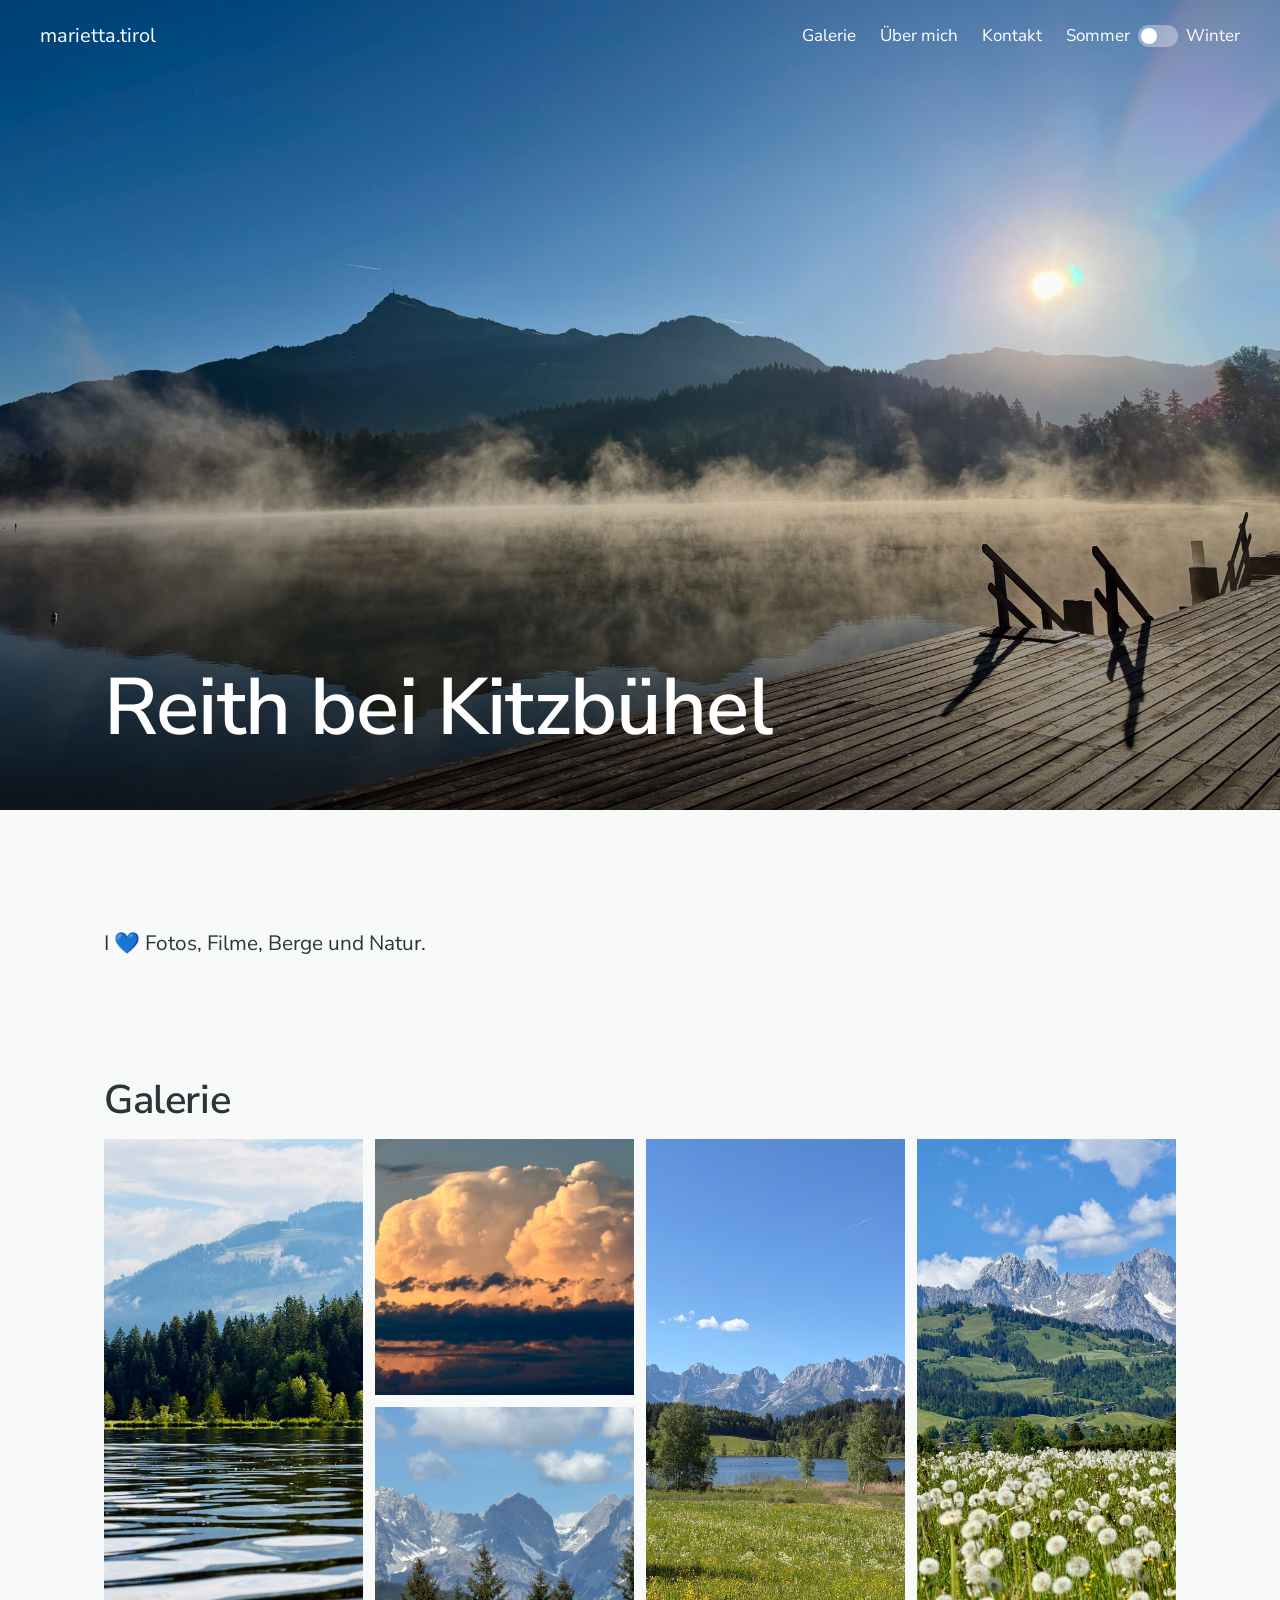
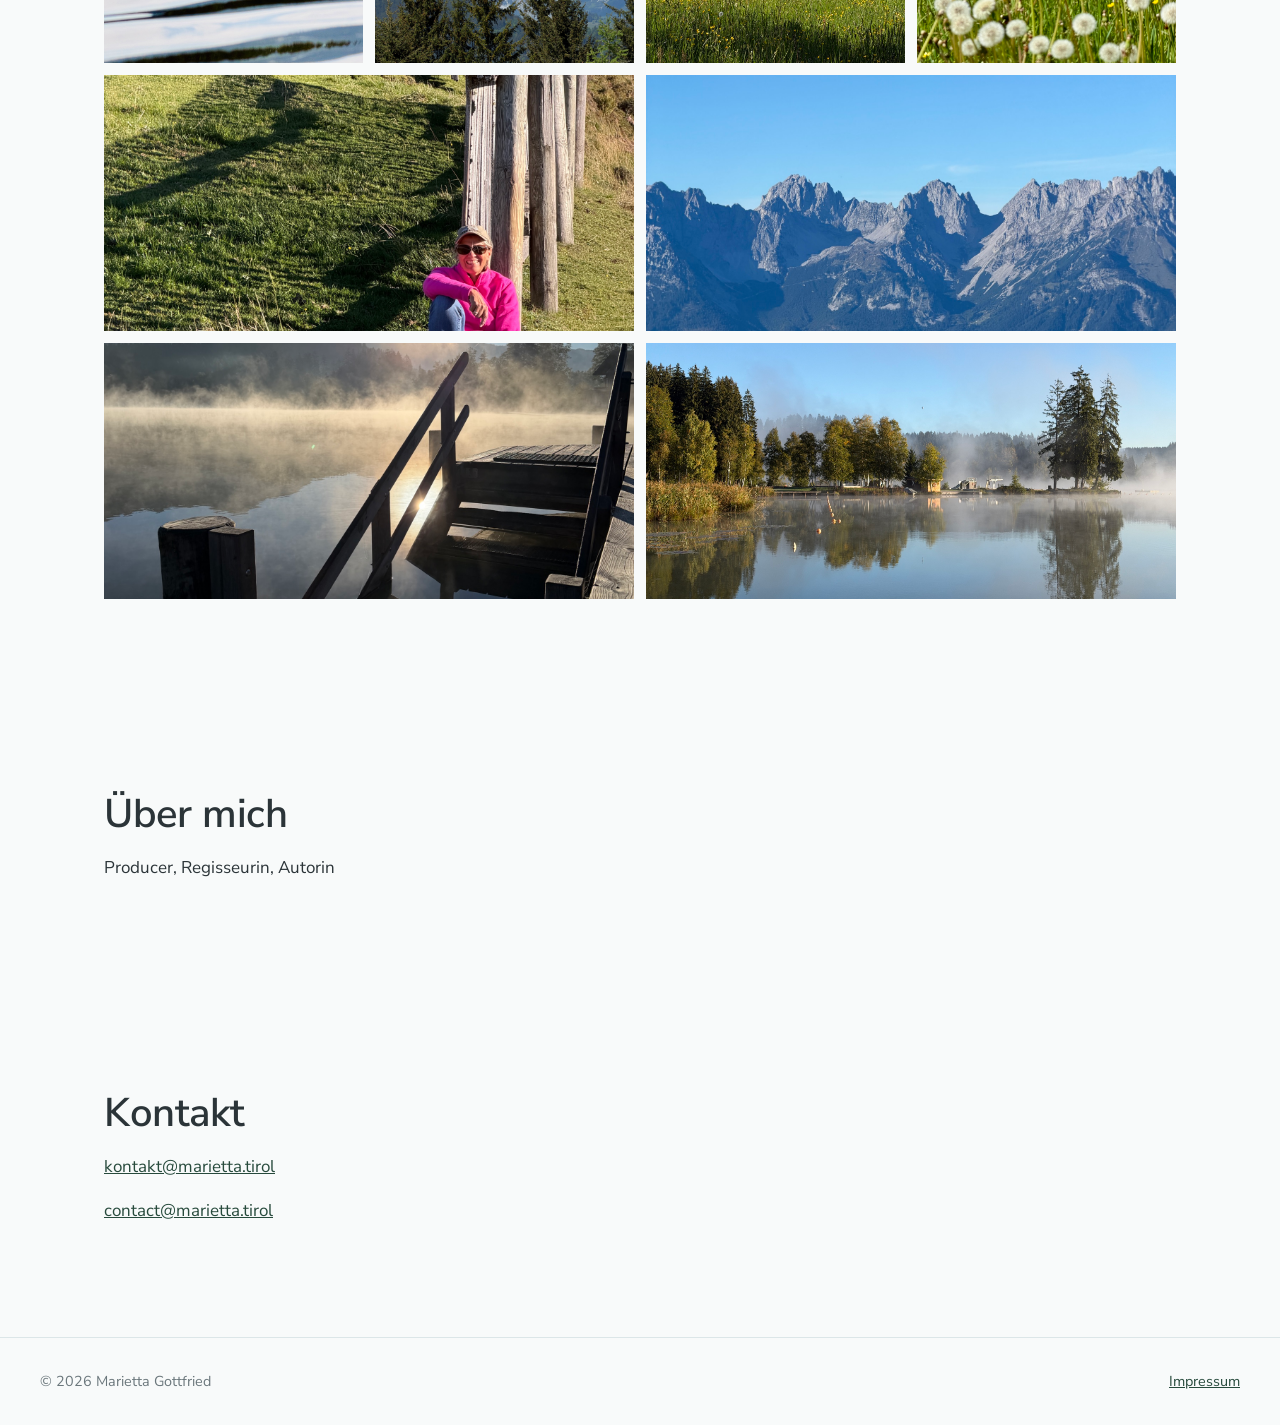
==== index.html @ 3c75db78 "Erste Version der Webseite" ====
<!DOCTYPE html>
<html lang="de">
<head>
  <meta charset="UTF-8">
  <meta name="viewport" content="width=device-width, initial-scale=1">
  <title>Kitzbühel &amp; title</title>
  <meta name="description" content="Fotos aus Kitzbühel und den Tiroler Bergen.">

  <!-- Avenir Next ist auf Apple-Geräten vorinstalliert.
       Nunito Sans ist der ähnliche Ersatz für Windows und Android. -->
  <link rel="preconnect" href="https://fonts.googleapis.com">
  <link rel="preconnect" href="https://fonts.gstatic.com" crossorigin>
  <link href="https://fonts.googleapis.com/css2?family=Nunito+Sans:wght@400;600;700&display=swap" rel="stylesheet">

  <link rel="stylesheet" href="style.css">
  <link rel="icon" href="Bilder/favicon.png" type="image/png">
  <link rel="apple-touch-icon" href="Bilder/favicon.png">
</head>

<body>

  <!-- Kopfbereich mit Navigation -->
  <header class="kopf">
    <a class="logo" href="#">marietta.tirol</a>
    <nav aria-label="Hauptnavigation">
      <ul>
        <li><a href="#galerie">Galerie</a></li>
        <li><a href="#ueber">Über mich</a></li>
        <li><a href="#kontakt">Kontakt</a></li>
        <li>
          <label class="schalter">
            <span>Sommer</span>
            <input type="checkbox" id="winter-schalter" role="switch">
            <span class="schalter-bahn" aria-hidden="true"></span>
            <span>Winter</span>
          </label>
        </li>
      </ul>
    </nav>
  </header>

  <main>

    <!-- Großes Titelbild: je ein Bild für Sommer und Winter -->
    <section class="hero">
      <img class="sommer" src="Bilder/Foto_09.JPG" alt="Beschreibung des Sommerbilds" onerror="this.hidden=true">
      <img class="winter" src="Bilder/Winter/Foto_23.JPG" alt="Beschreibung des Winterbilds" loading="lazy" onerror="this.hidden=true">
      <div class="hero-text">
        <h1>Reith bei Kitzbühel</h1>
        <p></p>
      </div>
    </section>

    <!-- Einleitung -->
    <section class="intro">
      <p>I 💙 Fotos, Filme, Berge und Natur.</p>
    </section>

    <!-- Fotogalerie: Klasse "breit" oder "hoch" für größere Bilder -->
    <section id="galerie" class="galerie">
      <h2>Galerie</h2>

      <!-- Sommer -->
      <div class="raster sommer">
        <figure class="hoch">
          <img src="Bilder/Foto_01.JPG" alt="Bildbeschreibung" loading="lazy" onerror="this.hidden=true">
        </figure>
        <figure>
          <img src="Bilder/Foto_02.JPG" alt="Bildbeschreibung" loading="lazy" onerror="this.hidden=true">
        </figure>
        <figure class="hoch">
          <img src="Bilder/Foto_03.JPG" alt="Bildbeschreibung" loading="lazy" onerror="this.hidden=true">
        </figure>
        <figure class="hoch">
          <img src="Bilder/Foto_04.JPG" alt="Bildbeschreibung" loading="lazy" onerror="this.hidden=true">
        </figure>
        <figure>
          <img src="Bilder/Foto_05.JPG" alt="Bildbeschreibung" loading="lazy" onerror="this.hidden=true">
        </figure>
        <figure class="breit">
          <img src="Bilder/Foto_06.JPG" alt="Bildbeschreibung" loading="lazy" onerror="this.hidden=true">
        </figure>
        <figure class="breit">
          <img src="Bilder/Foto_07.JPG" alt="Bildbeschreibung" loading="lazy" onerror="this.hidden=true">
        </figure>
        <figure class="breit">
          <img src="Bilder/Foto_10.JPG" alt="Bildbeschreibung" loading="lazy" onerror="this.hidden=true">
        </figure>
        <figure class="breit">
          <img src="Bilder/Foto_11.JPG" alt="Bildbeschreibung" loading="lazy" onerror="this.hidden=true">
        </figure>
      </div>

      <!-- Winter -->
      <div class="raster winter">
        <figure class="hoch">
          <img src="Bilder/Winter/Foto_12.JPG" alt="Bildbeschreibung" loading="lazy" onerror="this.hidden=true">
        </figure>
        <figure class="hoch">
          <img src="Bilder/Winter/Foto_13.JPG" alt="Bildbeschreibung" loading="lazy" onerror="this.hidden=true">
        </figure>
        <figure class="hoch">
          <img src="Bilder/Winter/Foto_14.JPG" alt="Bildbeschreibung" loading="lazy" onerror="this.hidden=true">
        </figure>
        <figure class="hoch">
          <img src="Bilder/Winter/Foto_15.JPG" alt="Bildbeschreibung" loading="lazy" onerror="this.hidden=true">
        </figure>
        <figure class="hoch">
          <img src="Bilder/Winter/Foto_16.JPG" alt="Bildbeschreibung" loading="lazy" onerror="this.hidden=true">
        </figure>
        <figure class="hoch">
          <img src="Bilder/Winter/Foto_17.JPG" alt="Bildbeschreibung" loading="lazy" onerror="this.hidden=true">
        </figure>
        <figure class="breit">
          <img src="Bilder/Winter/Foto_18.JPG" alt="Bildbeschreibung" loading="lazy" onerror="this.hidden=true">
        </figure>
        <figure class="breit">
          <img src="Bilder/Winter/Foto_19.JPG" alt="Bildbeschreibung" loading="lazy" onerror="this.hidden=true">
        </figure>
        <figure class="hoch">
          <img src="Bilder/Winter/Foto_20.JPG" alt="Bildbeschreibung" loading="lazy" onerror="this.hidden=true">
        </figure>
        <figure class="breit">
          <img src="Bilder/Winter/Foto_21.JPG" alt="Bildbeschreibung" loading="lazy" onerror="this.hidden=true">
        </figure>
        <figure class="breit">
          <img src="Bilder/Winter/Foto_22.JPG" alt="Bildbeschreibung" loading="lazy" onerror="this.hidden=true">
        </figure>
        <figure class="hoch">
          <img src="Bilder/Winter/Foto_25.JPG" alt="Bildbeschreibung" loading="lazy" onerror="this.hidden=true">
        </figure>
      </div>
    </section>

    <!-- Über mich -->
    <section id="ueber" class="text-abschnitt">
      <h2>Über mich</h2>
      <p>Producer, Regisseurin, Autorin</p>
    </section>

    <!-- Kontakt -->
    <section id="kontakt" class="text-abschnitt">
      <h2>Kontakt</h2>
      <p><a href="mailto:kontakt@marietta.tirol">kontakt@marietta.tirol</a></p>
      <p><a href="mailto:contact@marietta.tirol">contact@marietta.tirol</a></p>
    </section>

  </main>

  <footer class="fuss">
    <p>© 2026 Marietta Gottfried</p>
    <a href="impressum.html">Impressum</a>
  </footer>

  <!-- Bild-Popup -->
  <dialog id="lightbox" aria-label="Bildansicht">
    <button class="schliessen" aria-label="Schließen">×</button>
    <img src="" alt="">
    <p class="bildtext"></p>
  </dialog>

  <script>
    /* ----- Bild-Popup ----- */
    const lightbox = document.getElementById('lightbox');
    const grossBild = lightbox.querySelector('img');
    const bildtext = lightbox.querySelector('.bildtext');

    document.querySelectorAll('.raster img').forEach(img => {
      img.tabIndex = 0;
      const oeffnen = () => {
        grossBild.src = img.src;
        grossBild.alt = img.alt;
        const caption = img.closest('figure').querySelector('figcaption');
        bildtext.textContent = caption ? caption.textContent : '';
        lightbox.showModal();
      };
      img.addEventListener('click', oeffnen);
      img.addEventListener('keydown', e => { if (e.key === 'Enter') oeffnen(); });
    });

    lightbox.addEventListener('click', () => lightbox.close());

    /* ----- Sommer / Winter ----- */
    const schalter = document.getElementById('winter-schalter');
    const setzeModus = winter => {
      document.body.classList.toggle('winter-modus', winter);
      schalter.checked = winter;
    };

    try { setzeModus(localStorage.getItem('jahreszeit') === 'winter'); } catch (e) {}

    schalter.addEventListener('change', () => {
      setzeModus(schalter.checked);
      try { localStorage.setItem('jahreszeit', schalter.checked ? 'winter' : 'sommer'); } catch (e) {}
    });
  </script>

</body>
</html>
---- style.css ----
/* ===== Farben & Grundwerte ===== */
:root {
  --schnee:   #F8FAFA;  /* Hintergrund */
  --fels:     #2B3438;  /* Text */
  --zirbe:    #274A3C;  /* Akzent, Links */
  --gletscher:#DCE6E8;  /* Platzhalter-Flächen */
  --nebel:    #6B777C;  /* Nebentext */

  --schrift-titel: "Avenir Next", Avenir, "Nunito Sans", system-ui, sans-serif;
  --schrift-text:  "Avenir Next", Avenir, "Nunito Sans", system-ui, sans-serif;

  --breite: 72rem;      /* maximale Inhaltsbreite */
  --abstand: clamp(1rem, 4vw, 2.5rem);
}

/* ===== Grundlagen ===== */
*, *::before, *::after { box-sizing: border-box; }

body {
  margin: 0;
  background: var(--schnee);
  color: var(--fels);
  font-family: var(--schrift-text);
  font-size: 1.0625rem;
  line-height: 1.6;
}

img { display: block; max-width: 100%; }

h1, h2 {
  font-family: var(--schrift-titel);
  font-weight: 600;
  letter-spacing: -0.01em;
  line-height: 1.15;
  margin: 0 0 1rem;
}
h1 { font-size: clamp(2.5rem, 7vw, 5rem); }
h2 { font-size: clamp(1.75rem, 4vw, 2.5rem); }

a { color: var(--zirbe); }
a:focus-visible {
  outline: 2px solid var(--zirbe);
  outline-offset: 3px;
}

/* ===== Kopfbereich ===== */
.kopf {
  position: absolute;
  inset: 0 0 auto 0;
  z-index: 10;
  display: flex;
  justify-content: space-between;
  align-items: center;
  flex-wrap: wrap;
  gap: 1rem;
  padding: 1.25rem var(--abstand);
}
.kopf a { color: #fff; text-decoration: none; }
.logo { font-family: var(--schrift-titel); font-size: 1.25rem; }
.kopf ul {
  display: flex;
  gap: 1.5rem;
  list-style: none;
  margin: 0;
  padding: 0;
}
.kopf nav a:hover { text-decoration: underline; }
.kopf a:focus-visible { outline-color: #fff; }

/* ===== Titelbild ===== */
.hero {
  position: relative;
  min-height: 90vh;
  display: flex;
  align-items: flex-end;
  background: var(--zirbe);            /* sichtbar, solange kein Bild da ist */
  color: #fff;
  overflow: hidden;
}
.hero img {
  position: absolute;
  inset: 0;
  width: 100%;
  height: 100%;
  object-fit: cover;
}
.hero::after {                          /* Abdunklung unten, damit Text lesbar bleibt */
  content: "";
  position: absolute;
  inset: 0;
  background: linear-gradient(to top, rgba(0,0,0,.55), transparent 55%);
}
.hero-text {
  position: relative;
  z-index: 1;
  width: 100%;
  max-width: var(--breite);
  margin: 0 auto;
  padding: var(--abstand);
}
.hero-text p { margin: 0; font-size: 1.25rem; }

/* ===== Einleitung & Textabschnitte ===== */
.intro,
.text-abschnitt {
  max-width: var(--breite);                  /* angenehme Zeilenlänge */
  margin: 0 auto;
  padding: clamp(3rem, 8vw, 6rem) var(--abstand);
}
.intro p { font-size: 1.3rem; }

/* ===== Galerie ===== */
.galerie {
  max-width: var(--breite);
  margin: 0 auto;
  padding: 0 var(--abstand) clamp(3rem, 8vw, 6rem);
}
.raster {
  display: grid;
  grid-template-columns: repeat(auto-fill, minmax(16rem, 1fr));
  grid-auto-rows: 16rem;
  grid-auto-flow: dense;
  gap: 0.75rem;
}
.raster figure {
  position: relative;
  margin: 0;
  background: var(--gletscher);
  overflow: hidden;
}
.raster img {
  width: 100%;
  height: 100%;
  object-fit: cover;
}
.raster figcaption {
  position: absolute;
  left: 0;
  bottom: 0;
  padding: 0.5rem 0.75rem;
  font-size: 0.875rem;
  color: #fff;
  background: rgba(0,0,0,.45);
}
.raster .breit { grid-column: span 2; }
.raster .hoch  { grid-row: span 2; }

/* ===== Fußbereich ===== */
.fuss {
  display: flex;
  justify-content: space-between;
  flex-wrap: wrap;
  gap: 1rem;
  padding: 2rem var(--abstand);
  border-top: 1px solid var(--gletscher);
  color: var(--nebel);
  font-size: 0.9rem;
}
.fuss p { margin: 0; }

/* ===== Handy ===== */
@media (max-width: 600px) {
  .raster { grid-template-columns: 1fr; }
  .raster .breit { grid-column: auto; }
  .hero { min-height: 75vh; }
}

/* ===== Bild-Popup ===== */
.raster img { cursor: zoom-in; }

#lightbox {
  max-width: 95vw;
  max-height: 95vh;
  padding: 0;
  border: none;
  background: transparent;
  overflow: visible;
}
#lightbox::backdrop { background: rgba(0, 0, 0, .85); }
#lightbox img {
  max-width: 95vw;
  max-height: 85vh;
  object-fit: contain;
  cursor: zoom-out;
}
.bildtext {
  margin: .75rem 0 0;
  color: #fff;
  text-align: center;
}
.schliessen {
  position: fixed;
  top: 1rem;
  right: 1.25rem;
  background: none;
  border: none;
  color: #fff;
  font-size: 2.5rem;
  line-height: 1;
  cursor: pointer;
}

/* ===== Sommer / Winter ===== */
body:not(.winter-modus) .winter,
body.winter-modus .sommer { display: none; }

body.winter-modus { --zirbe: #2F5566; }   /* Akzentfarbe im Winter, optional */

.kopf ul { align-items: center; }

.schalter {
  display: flex;
  align-items: center;
  gap: .5rem;
  color: #fff;
  cursor: pointer;
}
.schalter input {
  position: absolute;
  opacity: 0;
  width: 1px;
  height: 1px;
}
.schalter-bahn {
  position: relative;
  flex-shrink: 0;
  width: 2.5rem;
  height: 1.4rem;
  border-radius: 1rem;
  background: rgba(255, 255, 255, .35);
  transition: background .2s;
}
.schalter-bahn::after {
  content: "";
  position: absolute;
  top: .2rem;
  left: .2rem;
  width: 1rem;
  height: 1rem;
  border-radius: 50%;
  background: #fff;
  transition: transform .2s;
}
.schalter input:checked + .schalter-bahn { background: #8FB8C9; }
.schalter input:checked + .schalter-bahn::after { transform: translateX(1.1rem); }
.schalter input:focus-visible + .schalter-bahn {
  outline: 2px solid #fff;
  outline-offset: 2px;
}
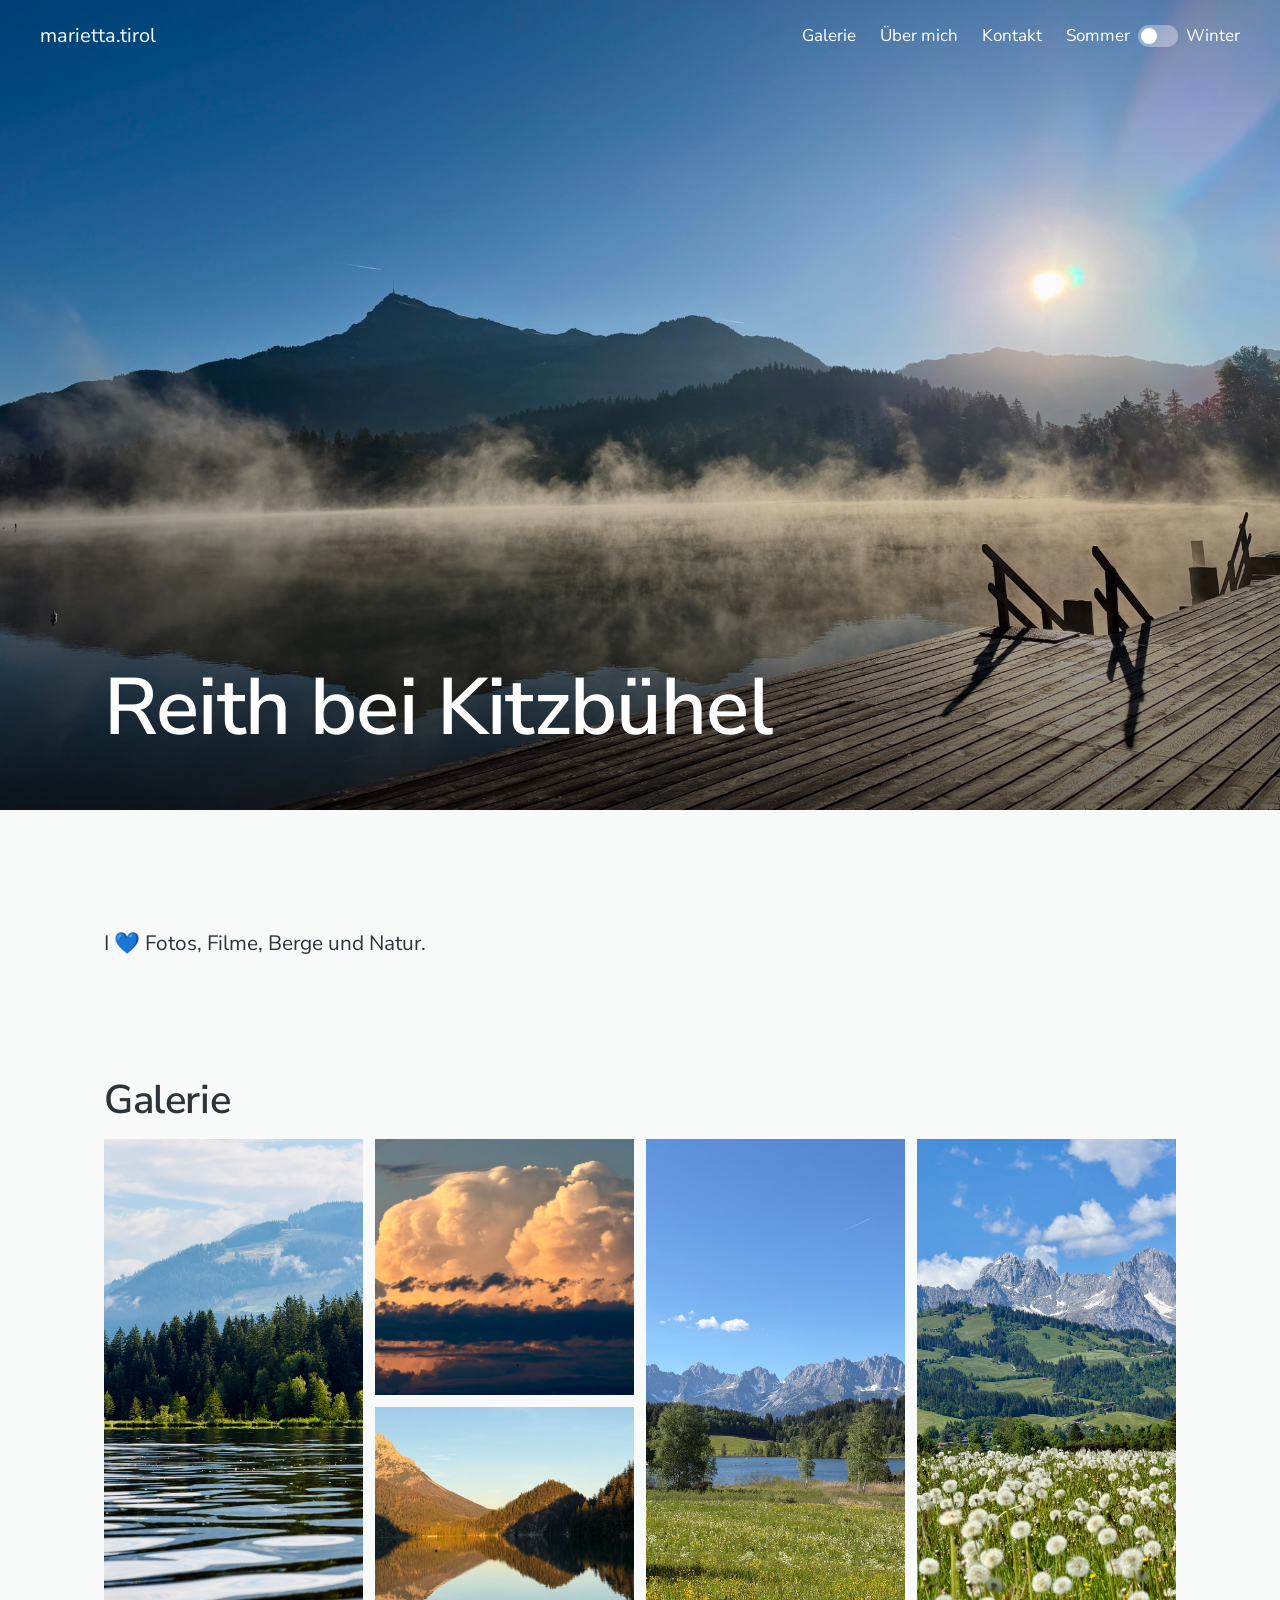
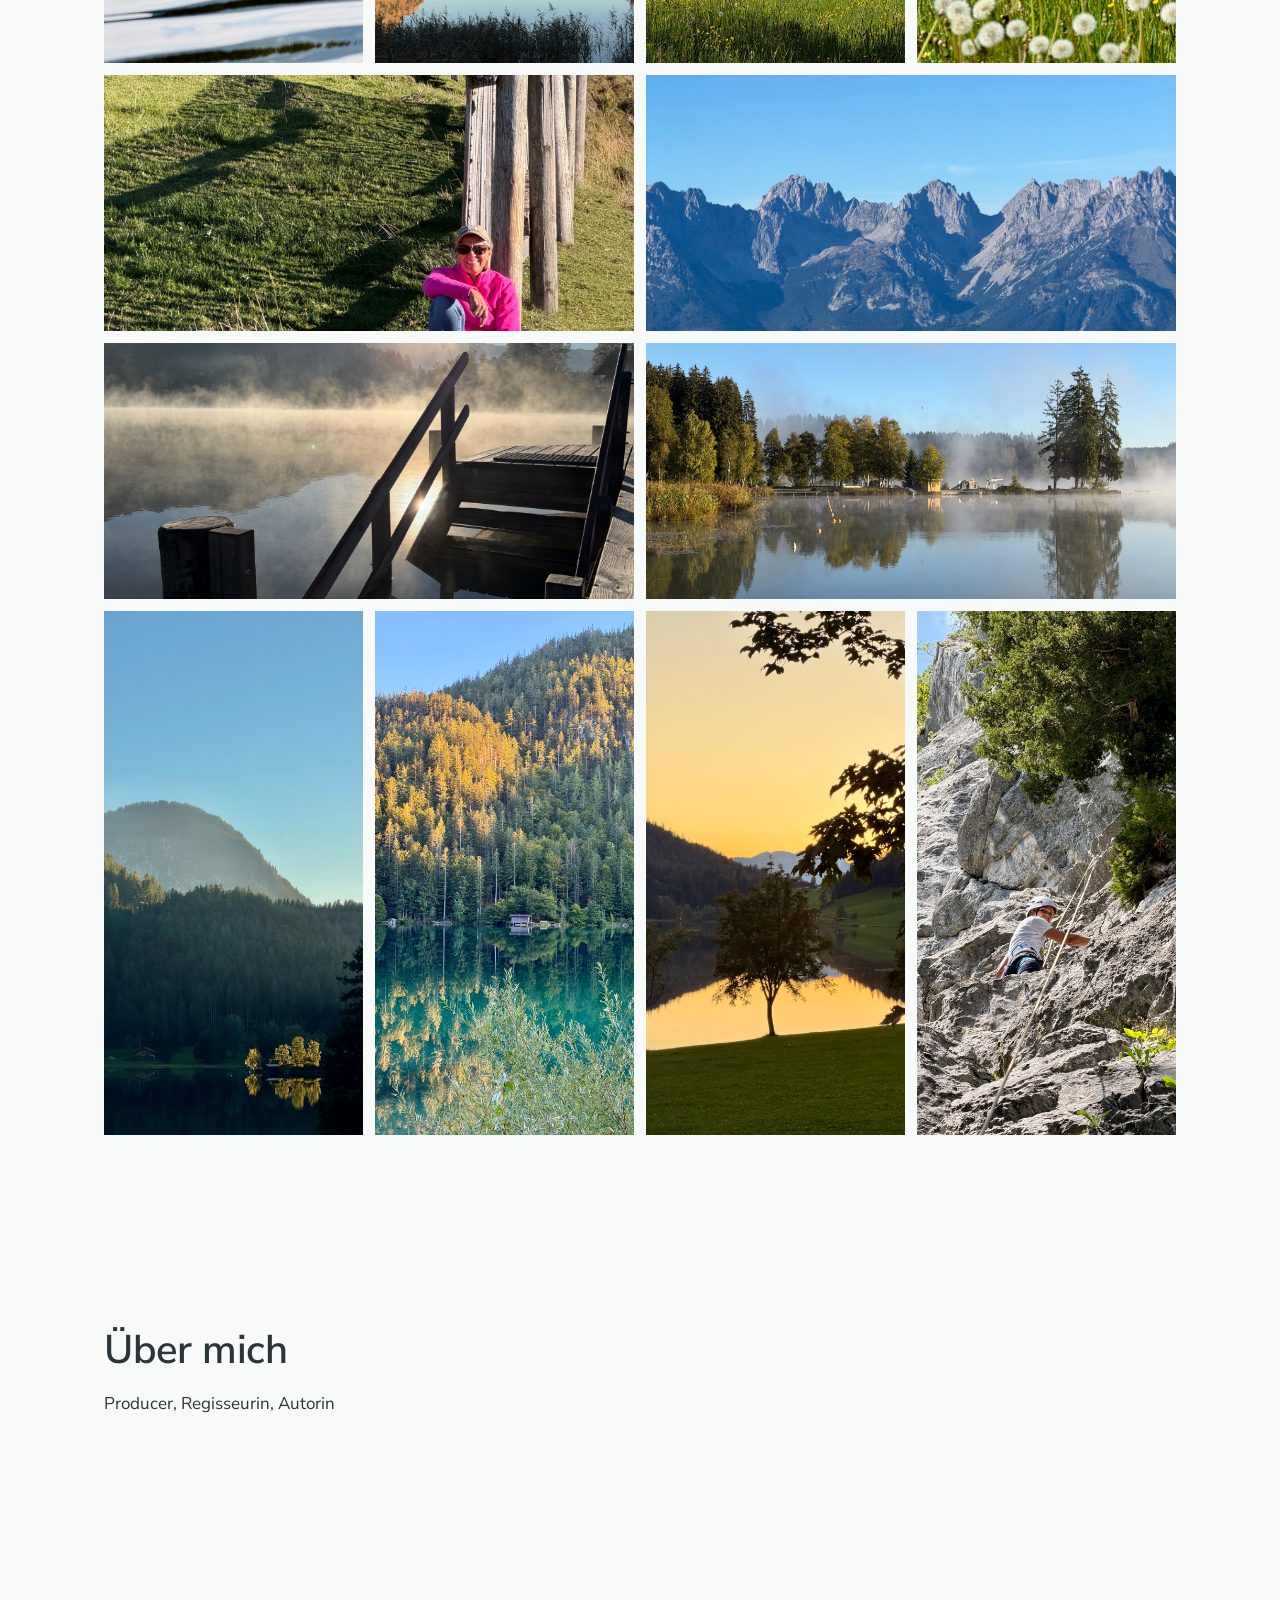
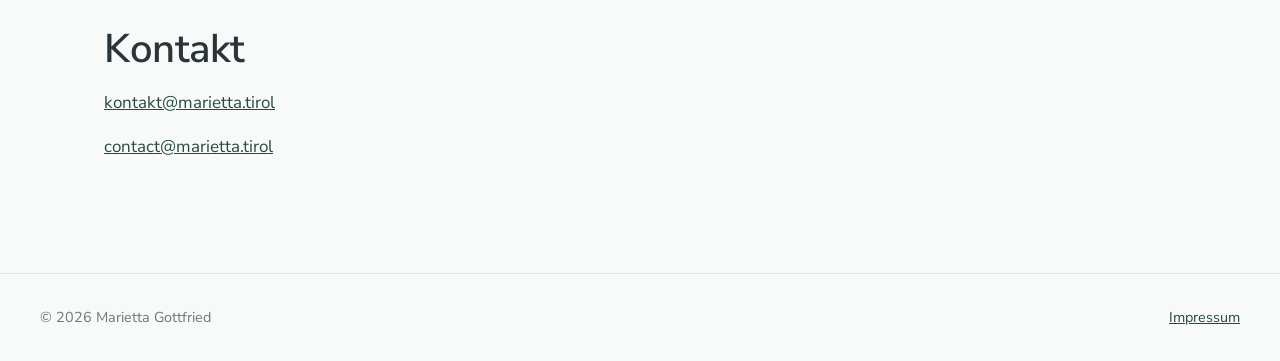
==== commit a4b53d3d: "neue Bilder" ====
--- a/index.html
+++ b/index.html
@@ -75,7 +75,7 @@
           <img src="Bilder/Foto_04.JPG" alt="Bildbeschreibung" loading="lazy" onerror="this.hidden=true">
         </figure>
         <figure>
-          <img src="Bilder/Foto_05.JPG" alt="Bildbeschreibung" loading="lazy" onerror="this.hidden=true">
+          <img src="Bilder/Foto_27.JPG" alt="Bildbeschreibung" loading="lazy" onerror="this.hidden=true">
         </figure>
         <figure class="breit">
           <img src="Bilder/Foto_06.JPG" alt="Bildbeschreibung" loading="lazy" onerror="this.hidden=true">
@@ -88,6 +88,18 @@
         </figure>
         <figure class="breit">
           <img src="Bilder/Foto_11.JPG" alt="Bildbeschreibung" loading="lazy" onerror="this.hidden=true">
+        </figure>
+        <figure class="hoch">
+          <img src="Bilder/Foto_25.JPG" alt="Bildbeschreibung" loading="lazy" onerror="this.hidden=true">
+        </figure>
+        <figure class="hoch">
+          <img src="Bilder/Foto_26.JPG" alt="Bildbeschreibung" loading="lazy" onerror="this.hidden=true">
+        </figure>
+        <figure class="hoch">
+          <img src="Bilder/Foto_28.JPG" alt="Bildbeschreibung" loading="lazy" onerror="this.hidden=true">
+        </figure>
+        <figure class="hoch">
+          <img src="Bilder/Foto_29.JPG" alt="Bildbeschreibung" loading="lazy" onerror="this.hidden=true">
         </figure>
       </div>
 
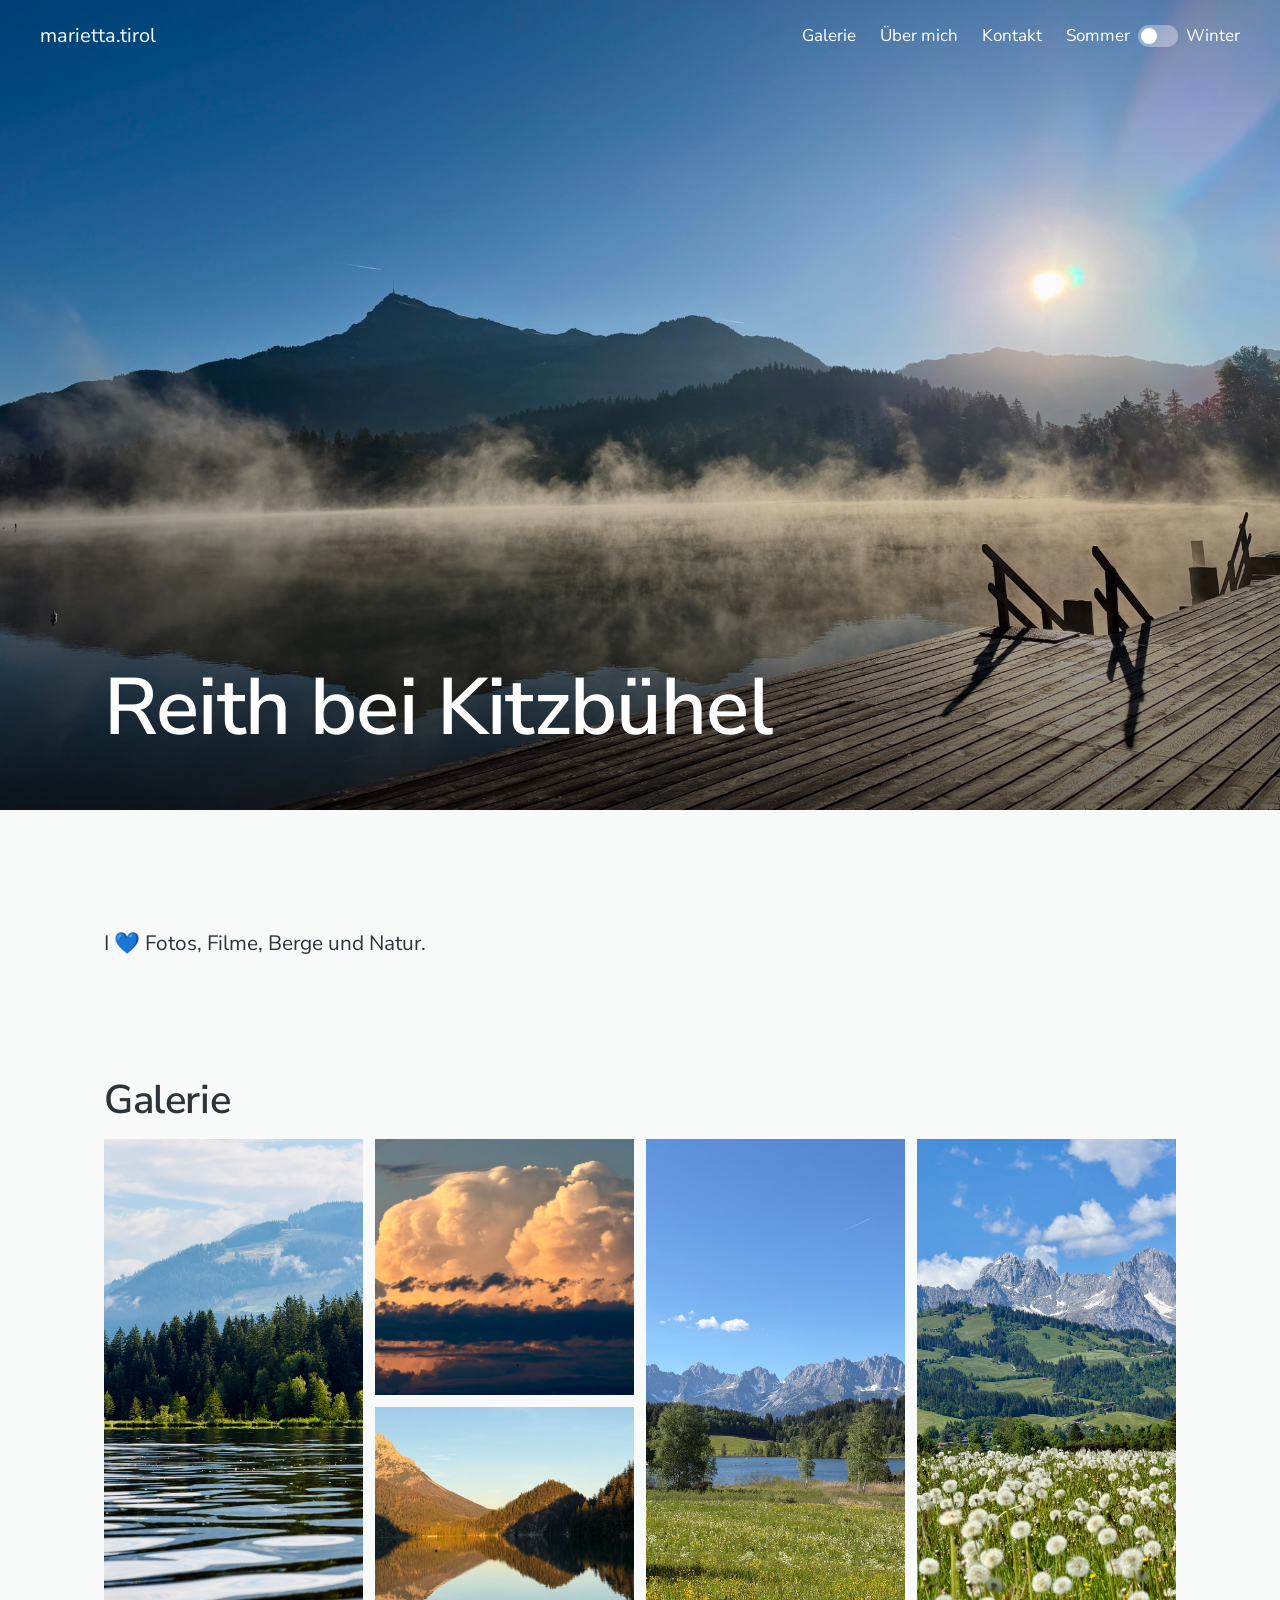
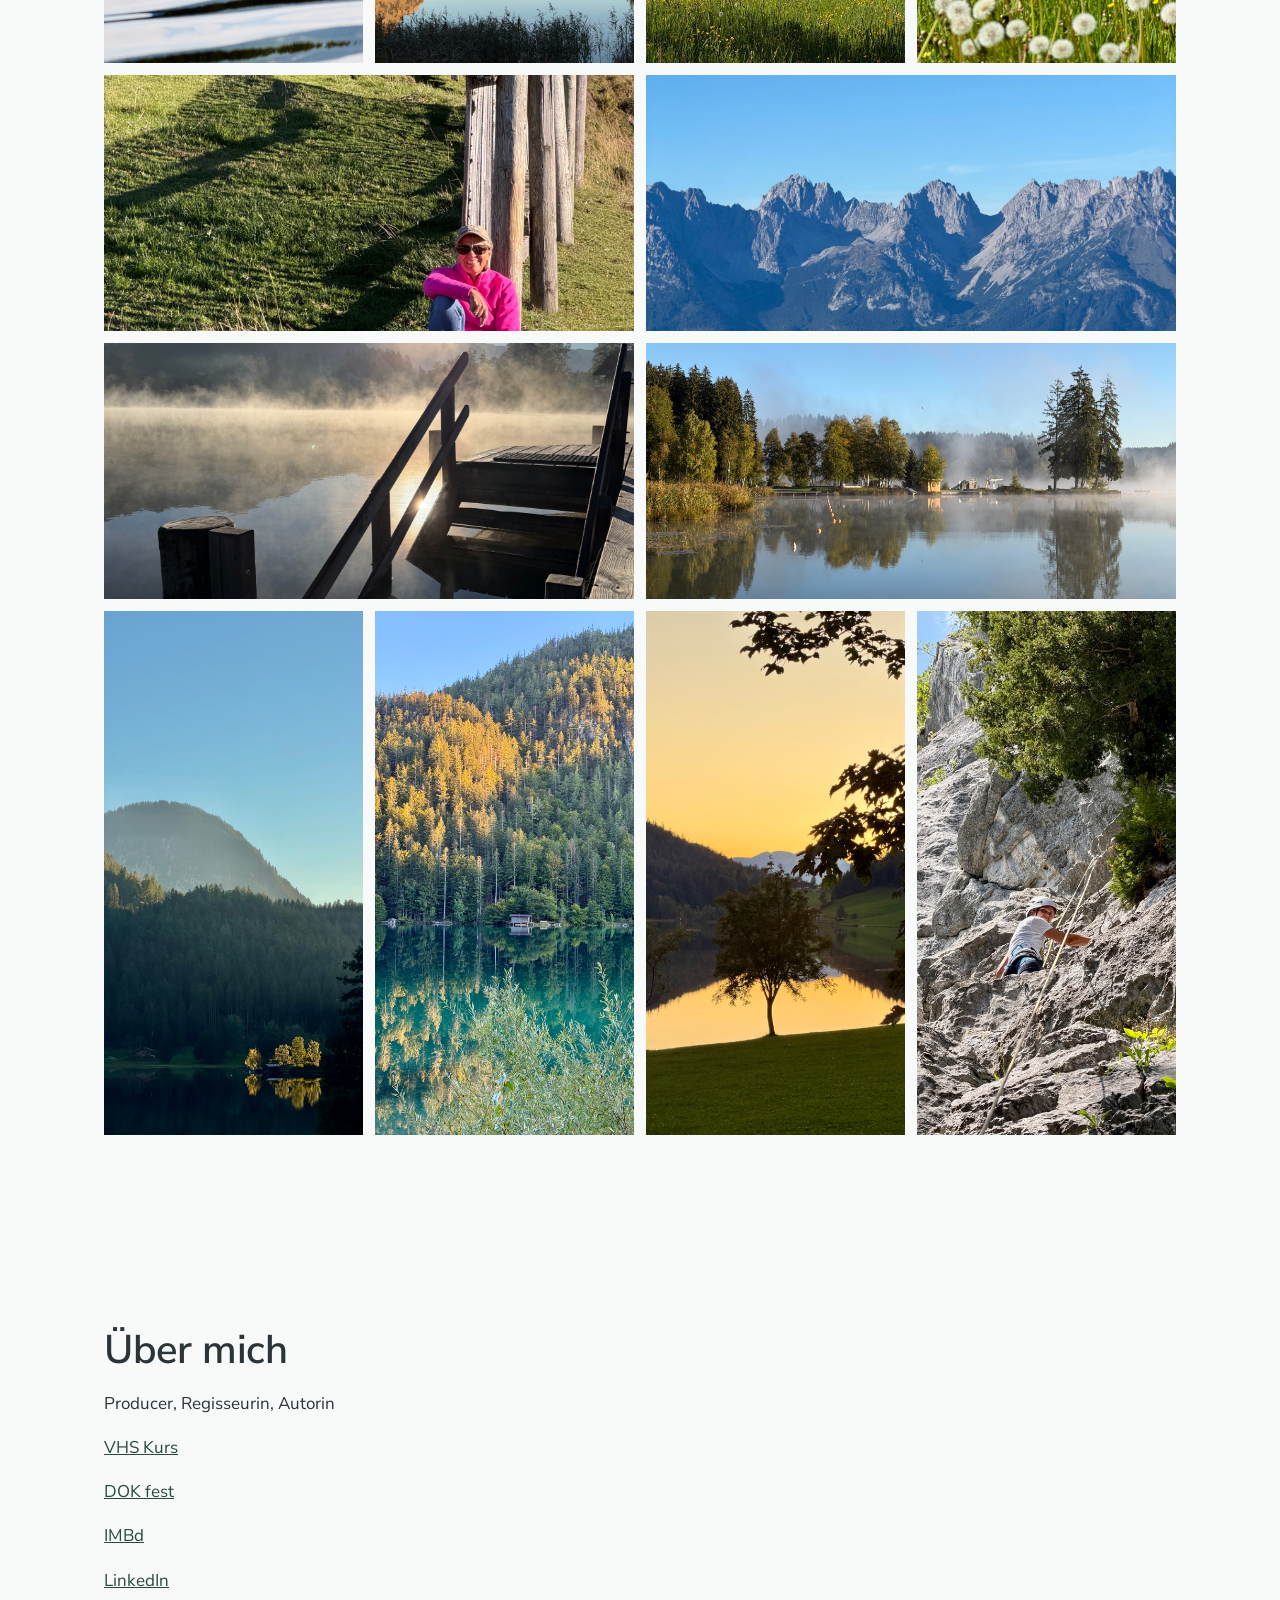
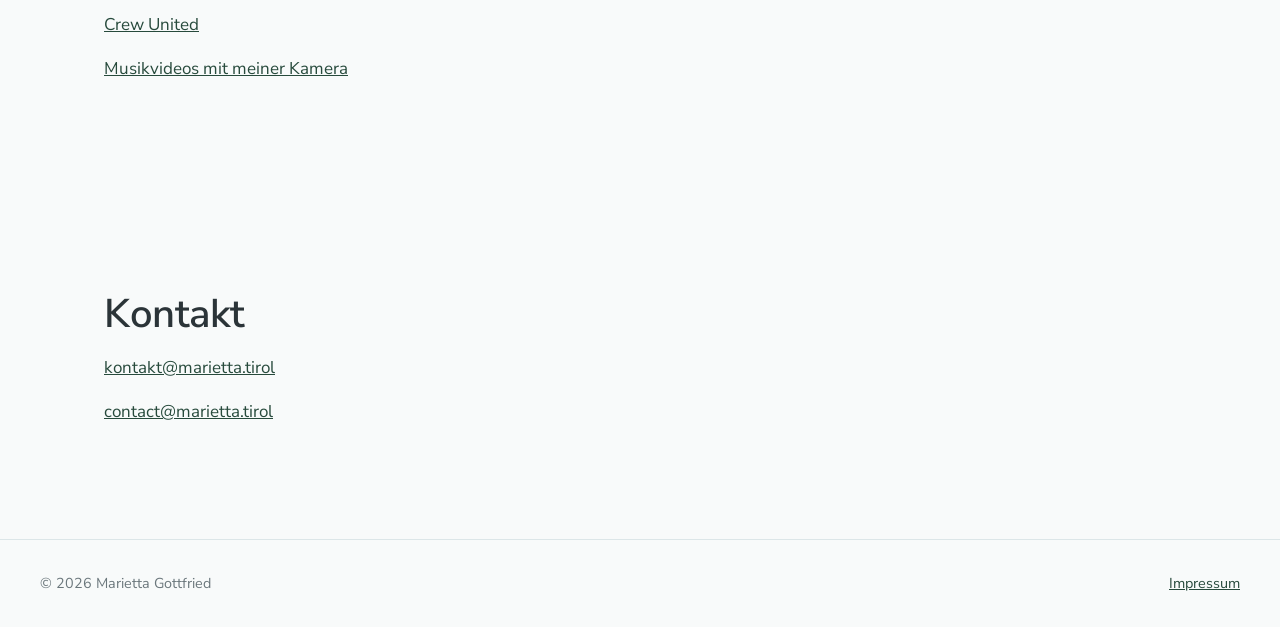
==== commit 3cec7ea6: "Links" ====
--- a/index.html
+++ b/index.html
@@ -3,7 +3,7 @@
 <head>
   <meta charset="UTF-8">
   <meta name="viewport" content="width=device-width, initial-scale=1">
-  <title>Kitzbühel &amp; title</title>
+  <title>Marietta Gottfried</title>
   <meta name="description" content="Fotos aus Kitzbühel und den Tiroler Bergen.">
 
   <!-- Avenir Next ist auf Apple-Geräten vorinstalliert.
@@ -148,6 +148,12 @@
     <section id="ueber" class="text-abschnitt">
       <h2>Über mich</h2>
       <p>Producer, Regisseurin, Autorin</p>
+      <p><a href="https://www.vhs-starnbergammersee.de/ueber-uns/unsere-kursleitungen/marietta-gottfried-665-L-4577" target="_blank" rel="noopener">VHS Kurs</a></p>
+      <p><a href="https://www.dokfest-muenchen.de/people/978" target="_blank" rel="noopener">DOK fest</a></p>
+      <p><a href="https://www.imdb.com/de/name/nm14660271/" target="_blank" rel="noopener">IMBd</a></p>
+      <p><a href="https://de.linkedin.com/in/marietta-gottfried-06153219a" target="_blank" rel="noopener">LinkedIn</a></p>
+      <p><a href="https://www.crew-united.com/de/Marietta-Gottfried_144338.html" target="_blank" rel="noopener">Crew United</a></p>
+      <p><a href="https://www.youtube.com/watch?v=7PNXHm-eHV0&list=PLmb7QQjo7QQjfOYeDRpDqfXjqADcir2ur" target="_blank" rel="noopener">Musikvideos mit meiner Kamera</a></p>
     </section>
 
     <!-- Kontakt -->
